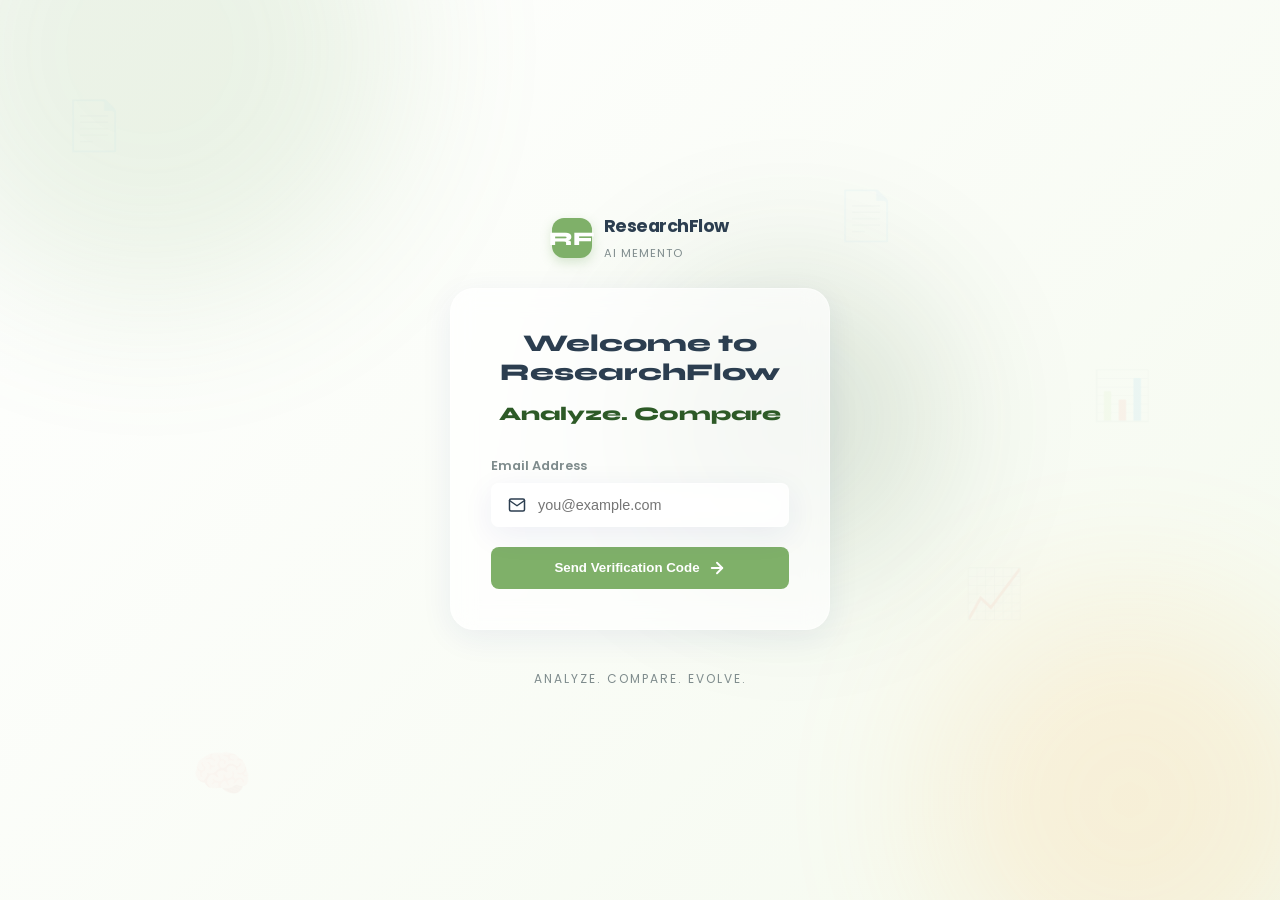
==== frontend/login.html @ d064c4d5 "Initial commit" ====
<!DOCTYPE html>
<html lang="en">
<head>
    <meta charset="UTF-8">
    <meta name="viewport" content="width=device-width, initial-scale=1.0">
    <title>Login | ResearchFlow AI</title>
    <link rel="preconnect" href="https://fonts.googleapis.com">
    <link rel="preconnect" href="https://fonts.gstatic.com" crossorigin>
    <link href="https://fonts.googleapis.com/css2?family=Poppins:wght@300;400;500;600;700;800&family=Syne:wght@700;800&display=swap" rel="stylesheet">
    <link rel="stylesheet" href="style.css">
</head>
<body class="login-page animate-bg">
    <div class="login-bg-shapes">
        <!-- Floating Elements -->
        <div class="paper-icon-float" style="top: 10%; left: 5%; --duration: 20s;">📄</div>
        <div class="paper-icon-float" style="top: 40%; right: 10%; --duration: 25s;">📊</div>
        <div class="paper-icon-float" style="bottom: 10%; left: 15%; --duration: 18s;">🧠</div>
        <div class="paper-icon-float" style="top: 20%; right: 30%; --duration: 22s;">📄</div>
        <div class="paper-icon-float" style="bottom: 30%; right: 20%; --duration: 28s;">📈</div>
        
        <div class="shape s1"></div>
        <div class="shape s2"></div>
        <div class="shape s3"></div>
    </div>

    <div class="login-wrapper">
        <div class="logo" style="justify-content: center; margin-bottom: 24px;">
            <div class="logo-mark">RF</div>
            <div class="logo-text">
                <span class="logo-title">ResearchFlow</span>
                <span class="logo-sub">AI Memento</span>
            </div>
        </div>

        <div class="login-card-container glass animate-pop">
            <div class="login-header">
                <h2>Welcome to ResearchFlow</h2>
                <div class="typing-container" id="loginTyping"></div>
            </div>

            <form id="loginForm" class="login-form-content">
                <div class="form-group">
                    <label>Email Address</label>
                    <div class="input-with-icon glass">
                        <svg width="18" height="18" viewBox="0 0 24 24" fill="none" stroke="currentColor" stroke-width="2" stroke-linecap="round" stroke-linejoin="round"><path d="M4 4h16c1.1 0 2 .9 2 2v12c0 1.1-.9 2-2 2H4c-1.1 0-2-.9-2-2V6c0-1.1.9-2 2-2z"/><polyline points="22,6 12,13 2,6"/></svg>
                        <input type="email" id="emailInput" placeholder="you@example.com" required>
                    </div>
                </div>
                <button type="submit" id="loginBtn" class="primary-btn full-width">
                    <span>Send Verification Code</span>
                    <svg width="18" height="18" viewBox="0 0 24 24" fill="none" stroke="currentColor" stroke-width="2.5" stroke-linecap="round" stroke-linejoin="round"><line x1="5" y1="12" x2="19" y2="12"/><polyline points="12 5 19 12 12 19"/></svg>
                </button>
            </form>

            <form id="otpForm" class="login-form-content hidden">
                <div class="otp-alert glass">
                    <svg width="18" height="18" viewBox="0 0 24 24" fill="none" stroke="currentColor" stroke-width="2" stroke-linecap="round" stroke-linejoin="round"><path d="M22 16.92v3a2 2 0 0 1-2.18 2 19.79 19.79 0 0 1-8.63-3.07A19.5 19.5 0 0 1 4.69 12 19.79 19.79 0 0 1 1.61 3.41 2 2 0 0 1 3.6 1.22h3a2 2 0 0 1 2 1.72c.127.96.361 1.903.7 2.81a2 2 0 0 1-.45 2.11L7.91 8.77a16 16 0 0 0 6.29 6.29l.83-.83a2 2 0 0 1 2.11-.45c.907.339 1.85.573 2.81.7A2 2 0 0 1 21.73 17z"/></svg>
                    <span>Check your email for the 6-digit code.</span>
                </div>
                <div class="form-group">
                    <label>Verification Code</label>
                    <input type="text" id="otpInput" class="otp-field glass" placeholder="· · · · · ·" maxlength="6" required>
                </div>
                <button type="submit" id="verifyBtn" class="primary-btn full-width">
                    <span>Verify & Login</span>
                </button>
                <button type="button" id="backBtn" class="back-link">← Use a different email</button>
            </form>

            <div id="loginError" class="error-msg hidden"></div>
        </div>
        
        <p class="login-footer">Analyze. Compare. Evolve.</p>
    </div>

    <script src="login.js"></script>
    <script>
        document.getElementById('backBtn')?.addEventListener('click', () => {
            document.getElementById('otpForm').classList.add('hidden');
            document.getElementById('loginForm').classList.remove('hidden');
            document.getElementById('loginError').classList.add('hidden');
        });
    </script>
</body>
</html>
---- frontend/style.css ----
/* ─── Modern ResearchFlow AI Design System ─── */
:root {
    /* Colors - Light Green Theme */
    --primary: #7fb069;
    --primary-dark: #2d5a27;
    --primary-light: #e8f5e9;
    --accent: #ffb74d;
    --bg-gradient: linear-gradient(135deg, #f9fbf9 0%, #e8f5e9 100%);
    --glass-bg: rgba(255, 255, 255, 0.7);
    --glass-border: rgba(255, 255, 255, 0.4);
    --text-main: #2c3e50;
    --text-muted: #7f8c8d;
    --white: #ffffff;
    --danger: #e74c3c;
    --warning: #f39c12;

    /* Shadows & Blur */
    --shadow-soft: 0 8px 32px rgba(31, 38, 135, 0.07);
    --shadow-hover: 0 12px 48px rgba(31, 38, 135, 0.12);
    --blur: 12px;

    /* Spacing & Radii */
    --radius-sm: 8px;
    --radius-md: 16px;
    --radius-lg: 24px;
    --sidebar-w: 280px;
    --header-h: 70px;
}

.hidden {
    display: none !important;
}

/* ─── Reset & Base ─── */
* {
    margin: 0;
    padding: 0;
    box-sizing: border-box;
}

body {
    font-family: 'Poppins', sans-serif;
    background: var(--bg-gradient);
    color: var(--text-main);
    overflow: hidden;
    height: 100vh;
    -webkit-font-smoothing: antialiased;
}

.app-container {
    display: flex;
    height: 100vh;
    width: 100vw;
    position: relative;
}

/* ─── Scrollbars ─── */
::-webkit-scrollbar {
    width: 6px;
}
::-webkit-scrollbar-track {
    background: transparent;
}
::-webkit-scrollbar-thumb {
    background: rgba(127, 176, 105, 0.3);
    border-radius: 10px;
}
::-webkit-scrollbar-thumb:hover {
    background: var(--primary);
}

/* ─── Glassmorphism Utility ─── */
.glass {
    background: var(--glass-bg);
    backdrop-filter: blur(var(--blur));
    -webkit-backdrop-filter: blur(var(--blur));
    border: 1px solid var(--glass-border);
    box-shadow: var(--shadow-soft);
}

/* ─── Particles Background ─── */
.particles-container {
    position: absolute;
    top: 0;
    left: 0;
    width: 100%;
    height: 100%;
    z-index: -1;
    opacity: 0.5;
    pointer-events: none;
}

/* ─── Sidebar ─── */
.sidebar {
    width: var(--sidebar-w);
    background: var(--white);
    border-right: 1px solid rgba(0,0,0,0.05);
    display: flex;
    flex-direction: column;
    z-index: 100;
    transition: transform 0.3s cubic-bezier(0.4, 0, 0.2, 1);
}

.sidebar-header {
    padding: 24px;
    display: flex;
    justify-content: space-between;
    align-items: center;
}

.logo {
    display: flex;
    align-items: center;
    gap: 12px;
}

.logo-mark {
    background: var(--primary);
    color: var(--white);
    font-family: 'Syne', sans-serif;
    font-weight: 800;
    width: 40px;
    height: 40px;
    display: flex;
    align-items: center;
    justify-content: center;
    border-radius: 12px;
    font-size: 1.2rem;
    box-shadow: 0 4px 12px rgba(127, 176, 105, 0.3);
}

.logo-title {
    display: block;
    font-weight: 700;
    font-size: 1.1rem;
    letter-spacing: -0.5px;
}

.logo-sub {
    font-size: 0.7rem;
    color: var(--text-muted);
    text-transform: uppercase;
    letter-spacing: 1px;
}

.search-sidebar-wrapper {
    padding: 0 24px 16px;
    position: relative;
}

.search-sidebar-wrapper input {
    width: 100%;
    padding: 10px 14px 10px 36px;
    border-radius: var(--radius-sm);
    border: 1px solid rgba(0,0,0,0.05);
    background: #fcfcfc;
    font-size: 0.85rem;
    outline: none;
    transition: all 0.2s;
}

.search-sidebar-wrapper input:focus {
    border-color: var(--primary);
    background: var(--white);
    box-shadow: 0 0 0 3px rgba(127, 176, 105, 0.1);
}

.search-sidebar-wrapper svg {
    position: absolute;
    left: 36px;
    top: 50%;
    transform: translateY(-50%);
    color: var(--text-muted);
}

.mementos-section {
    flex: 1;
    overflow-y: auto;
    padding: 0 12px;
}

.section-header {
    padding: 12px 12px 8px;
    display: flex;
    justify-content: space-between;
    align-items: center;
    font-size: 0.75rem;
    font-weight: 600;
    color: var(--text-muted);
    text-transform: uppercase;
    letter-spacing: 0.5px;
}

.refresh-icon {
    background: none;
    border: none;
    color: var(--text-muted);
    cursor: pointer;
    transition: transform 0.3s ease;
}

.refresh-icon:hover {
    color: var(--primary);
    transform: rotate(180deg);
}

.mementos-list {
    list-style: none;
}

.memento-item-wrapper {
    margin-bottom: 4px;
    padding: 4px;
    border-radius: var(--radius-md);
    cursor: pointer;
    transition: all 0.2s ease;
    display: flex;
    align-items: center;
    gap: 12px;
    position: relative;
    overflow: hidden;
}

.memento-item-wrapper:hover {
    background: var(--primary-light);
}

.memento-item-wrapper.active {
    background: var(--primary-light);
    border-left: 4px solid var(--primary);
}

.memento-checkbox {
    width: 18px;
    height: 18px;
    border-radius: 4px;
    cursor: pointer;
    accent-color: var(--primary);
}

.memento-info {
    flex: 1;
    min-width: 0;
}

.memento-title {
    font-weight: 500;
    font-size: 0.85rem;
    white-space: nowrap;
    overflow: hidden;
    text-overflow: ellipsis;
    display: block;
}

.memento-date {
    font-size: 0.7rem;
    color: var(--text-muted);
}

.delete-memento-btn {
    opacity: 0;
    background: none;
    border: none;
    color: var(--danger);
    cursor: pointer;
    padding: 4px;
    transition: all 0.2s;
}

.memento-item-wrapper:hover .delete-memento-btn {
    opacity: 1;
}

.sidebar-footer {
    padding: 24px;
    border-top: 1px solid rgba(0,0,0,0.05);
    display: flex;
    flex-direction: column;
    gap: 10px;
}

/* ─── Main Content ─── */
.main-content {
    flex: 1;
    display: flex;
    flex-direction: column;
    position: relative;
}

.top-nav {
    height: var(--header-h);
    display: flex;
    align-items: center;
    padding: 0 40px;
    z-index: 10;
}

.input-container {
    width: 100%;
    max-width: 800px;
    margin: 0 auto;
    display: flex;
    padding: 6px;
    border-radius: var(--radius-md);
    gap: 8px;
}

.input-container input {
    flex: 1;
    background: transparent;
    border: none;
    padding: 0 16px;
    font-size: 0.95rem;
    outline: none;
    color: var(--text-main);
}

.analyze-action-btn {
    background: var(--primary);
    color: var(--white);
    border: none;
    padding: 10px 24px;
    border-radius: var(--radius-sm);
    font-weight: 600;
    cursor: pointer;
    position: relative;
    overflow: hidden;
    transition: transform 0.2s, box-shadow 0.2s;
}

.analyze-action-btn:hover {
    transform: translateY(-2px);
    box-shadow: 0 4px 15px rgba(127, 176, 105, 0.4);
}

.analyze-action-btn:active {
    transform: translateY(0);
}

/* ─── Hero Section ─── */
.scroll-container {
    flex: 1;
    overflow-y: auto;
    padding: 20px 40px 100px;
    scroll-behavior: smooth;
}

.hero-section {
    display: flex;
    align-items: center;
    justify-content: space-between;
    padding: 60px 0;
    margin-bottom: 40px;
}

.hero-content h1 {
    font-family: 'Syne', sans-serif;
    font-size: 3.5rem;
    font-weight: 800;
    line-height: 1.1;
    background: linear-gradient(to right, var(--primary-dark), var(--primary));
    background-clip: text;
    -webkit-background-clip: text;
    -webkit-text-fill-color: transparent;
    margin-bottom: 8px;
}

.hero-subtitle {
    font-size: 1.2rem;
    color: var(--text-muted);
    font-weight: 300;
    margin-bottom: 32px;
}

.hero-stats {
    display: flex;
    gap: 20px;
}

.stat-card {
    padding: 20px;
    border-radius: var(--radius-md);
    min-width: 140px;
    display: flex;
    flex-direction: column;
}

.stat-value {
    font-size: 1.5rem;
    font-weight: 700;
    color: var(--primary-dark);
}

.stat-label {
    font-size: 0.75rem;
    color: var(--text-muted);
    text-transform: uppercase;
    font-weight: 600;
}

/* ─── Dashboard Sections ─── */
.section-title {
    margin: 40px 0 20px;
}

.section-title h3 {
    font-size: 1.1rem;
    font-weight: 700;
    margin-bottom: 4px;
}

.title-line {
    width: 40px;
    height: 3px;
    background: var(--primary);
    border-radius: 10px;
}

.timeline-container {
    padding: 30px;
    border-radius: var(--radius-lg);
    min-height: 200px;
    display: flex;
    gap: 20px;
    overflow-x: auto;
    scroll-snap-type: x mandatory;
}

.timeline-item {
    min-width: 280px;
    padding: 24px;
    background: var(--white);
    border-radius: var(--radius-md);
    box-shadow: var(--shadow-soft);
    display: flex;
    flex-direction: column;
    gap: 12px;
    scroll-snap-align: start;
    border-bottom: 4px solid var(--primary-light);
    transition: transform 0.3s ease;
}

.timeline-item:hover {
    transform: translateY(-10px);
}

.timeline-year {
    font-weight: 800;
    color: var(--primary);
    font-size: 0.9rem;
}

.timeline-title {
    font-weight: 600;
    font-size: 0.95rem;
    line-height: 1.4;
}

/* ─── Results View ─── */
.results-header-actions {
    display: flex;
    align-items: center;
    gap: 20px;
    margin-bottom: 30px;
}

.results-header-actions h2 {
    flex: 1;
    font-size: 1.6rem;
    font-weight: 700;
}

.results-grid {
    display: grid;
    grid-template-columns: repeat(2, 1fr);
    gap: 24px;
}

.analysis-card {
    padding: 30px;
    border-radius: var(--radius-lg);
    display: flex;
    flex-direction: column;
    gap: 20px;
    transition: all 0.3s ease;
}

.analysis-card:hover {
    transform: translateY(-5px);
    box-shadow: var(--shadow-hover);
    border-color: var(--primary);
}

.card-header {
    display: flex;
    align-items: center;
    gap: 12px;
}

.card-icon {
    width: 40px;
    height: 40px;
    border-radius: 10px;
    display: flex;
    align-items: center;
    justify-content: center;
}

.s-bg { background: #e3f2fd; color: #1976d2; }
.m-bg { background: #f3e5f5; color: #7b1fa2; }
.r-bg { background: #e8f5e9; color: #388e3c; }
.c-bg { background: #fff3e0; color: #f57c00; }
.e-bg { background: #e0f2f1; color: #00796b; }
.g-bg { background: #ffebee; color: #c62828; }

.card-header h4 {
    font-size: 1rem;
    font-weight: 700;
    text-transform: uppercase;
    letter-spacing: 0.5px;
}

.card-content {
    font-size: 0.92rem;
    line-height: 1.8;
    color: #444;
}

.card-list {
    list-style: none;
    display: flex;
    flex-direction: column;
    gap: 10px;
}

.card-list li {
    padding-left: 20px;
    position: relative;
    font-size: 0.9rem;
}

.card-list li::before {
    content: "•";
    color: var(--primary);
    font-weight: 800;
    position: absolute;
    left: 0;
}

.full-width {
    grid-column: span 2;
}

/* ─── Buttons ─── */
.primary-btn {
    background: var(--primary);
    color: var(--white);
    border: none;
    padding: 12px 20px;
    border-radius: var(--radius-sm);
    font-weight: 600;
    cursor: pointer;
    display: flex;
    align-items: center;
    justify-content: center;
    gap: 8px;
    transition: all 0.2s;
}

.primary-btn:hover { background: var(--primary-dark); }
.primary-btn:disabled { opacity: 0.5; cursor: not-allowed; }

.ghost-btn {
    background: transparent;
    border: 1px solid rgba(0,0,0,0.1);
    color: var(--text-main);
    padding: 12px 20px;
    border-radius: var(--radius-sm);
    font-weight: 600;
    cursor: pointer;
    display: flex;
    align-items: center;
    justify-content: center;
    gap: 8px;
    transition: all 0.2s;
}

.ghost-btn:hover { background: #f5f5f5; border-color: rgba(0,0,0,0.2); }

.danger-btn {
    background: var(--danger);
    color: var(--white);
    border: none;
    padding: 12px 20px;
    border-radius: var(--radius-sm);
    font-weight: 600;
    cursor: pointer;
}

/* ─── Loading State ─── */
.loading-overlay {
    position: absolute;
    inset: 0;
    background: rgba(255,255,255,0.8);
    backdrop-filter: blur(4px);
    z-index: 100;
    display: flex;
    flex-direction: column;
    align-items: center;
    justify-content: center;
}

.ai-loader {
    display: flex;
    flex-direction: column;
    align-items: center;
    gap: 20px;
}

.loader-circle {
    width: 12px;
    height: 12px;
    background: var(--primary);
    border-radius: 50%;
    animation: bounce 0.6s infinite alternate;
}

.loader-circle:nth-child(2) { animation-delay: 0.2s; }
.loader-circle:nth-child(3) { animation-delay: 0.4s; }

@keyframes bounce {
    to { transform: translateY(-20px); opacity: 0.5; }
}

.progress-container {
    width: 200px;
    height: 6px;
    background: #eee;
    border-radius: 10px;
    margin-top: 40px;
    overflow: hidden;
}

.analysis-progress-bar {
    width: 0%;
    height: 100%;
    background: var(--primary);
    transition: width 0.4s cubic-bezier(0.4, 0, 0.2, 1);
}

/* ─── AI Loader ─── */
.ai-loader {
    display: flex;
    gap: 10px;
}

.loader-circle {
    width: 20px;
    height: 20px;
    border-radius: 50%;
    background: var(--primary);
    animation: loader-bounce 0.6s infinite alternate;
}

.loader-circle:nth-child(2) { animation-delay: 0.2s; }
.loader-circle:nth-child(3) { animation-delay: 0.4s; }

@keyframes loader-bounce {
    from { transform: translateY(0); opacity: 0.3; }
    to { transform: translateY(-20px); opacity: 1; }
}

/* ─── Paper Icons Floating ─── */
.paper-icon-float {
    position: absolute;
    font-size: 3rem;
    opacity: 0.05;
    pointer-events: none;
    z-index: 0;
    animation: float-rotate var(--duration) linear infinite;
}

@keyframes float-rotate {
    0% { transform: translate(0, 0) rotate(0deg); }
    50% { transform: translate(50px, -100px) rotate(180deg); }
    100% { transform: translate(0, 0) rotate(360deg); }
}

/* ─── Chatbot ─── */
.chatbot-container {
    position: fixed;
    bottom: 30px;
    right: 30px;
    z-index: 1000;
}

.chatbot-trigger {
    width: 60px;
    height: 60px;
    border-radius: 50%;
    background: var(--primary);
    color: var(--white);
    border: none;
    cursor: pointer;
    display: flex;
    align-items: center;
    justify-content: center;
    transition: all 0.3s cubic-bezier(0.175, 0.885, 0.32, 1.275);
}

.chatbot-trigger:hover {
    transform: scale(1.1) rotate(5deg);
    box-shadow: 0 10px 25px rgba(127, 176, 105, 0.4);
}

.chatbot-window {
    position: absolute;
    bottom: 80px;
    right: 0;
    width: 350px;
    height: 500px;
    border-radius: var(--radius-lg);
    display: flex;
    flex-direction: column;
    overflow: hidden;
    animation: slideUp 0.4s ease;
}

.chat-header {
    padding: 20px;
    background: var(--primary);
    color: var(--white);
    display: flex;
    justify-content: space-between;
    align-items: center;
}

.chat-title {
    display: flex;
    align-items: center;
    gap: 10px;
    font-weight: 600;
}

.ai-status {
    width: 8px;
    height: 8px;
    background: #2ecc71;
    border-radius: 50%;
    box-shadow: 0 0 8px #2ecc71;
}

.chat-messages {
    flex: 1;
    padding: 20px;
    overflow-y: auto;
    display: flex;
    flex-direction: column;
    gap: 12px;
}

.message {
    padding: 12px 16px;
    border-radius: var(--radius-md);
    font-size: 0.85rem;
    max-width: 85%;
    line-height: 1.5;
}

.message.system {
    background: #f1f1f1;
    align-self: flex-start;
    border-bottom-left-radius: 0;
}

.message.user {
    background: var(--primary);
    color: var(--white);
    align-self: flex-end;
    border-bottom-right-radius: 0;
}

.chat-input-area {
    padding: 15px;
    border-top: 1px solid rgba(0,0,0,0.05);
    display: flex;
    gap: 10px;
}

.chat-input-area input {
    flex: 1;
    border: 1px solid #eee;
    padding: 10px 15px;
    border-radius: 20px;
    outline: none;
    font-size: 0.85rem;
}

#sendChatBtn {
    background: var(--primary);
    color: var(--white);
    border: none;
    width: 36px;
    height: 36px;
    border-radius: 50%;
    cursor: pointer;
    display: flex;
    align-items: center;
    justify-content: center;
}

/* ─── Modals ─── */
.modal {
    position: fixed;
    inset: 0;
    background: rgba(0,0,0,0.4);
    backdrop-filter: blur(8px);
    z-index: 2000;
    display: flex;
    align-items: center;
    justify-content: center;
}

.modal-content {
    width: 90%;
    max-width: 400px;
    padding: 40px;
    border-radius: var(--radius-lg);
    text-align: center;
}

.modal-icon {
    font-size: 3rem;
    margin-bottom: 20px;
}

.modal-actions {
    display: flex;
    gap: 12px;
    margin-top: 30px;
    justify-content: center;
}

/* ─── Animations ─── */
@keyframes slideUp {
    from { opacity: 0; transform: translateY(30px); }
    to { opacity: 1; transform: translateY(0); }
}

@keyframes fadeIn {
    from { opacity: 0; }
    to { opacity: 1; }
}

/* ─── Login Page Styles ─── */
.login-page {
    display: flex;
    align-items: center;
    justify-content: center;
    height: 100vh;
    background: var(--bg-gradient);
}

.login-bg-shapes {
    position: fixed;
    inset: 0;
    z-index: -1;
    overflow: hidden;
}

.shape {
    position: absolute;
    border-radius: 50%;
    filter: blur(80px);
    opacity: 0.15;
}

.shape.s1 { width: 500px; height: 500px; background: var(--primary); top: -200px; left: -100px; }
.shape.s2 { width: 400px; height: 400px; background: var(--accent); bottom: -100px; right: -50px; }
.shape.s3 { width: 300px; height: 300px; background: var(--primary-dark); top: 30%; left: 50%; }

.login-wrapper {
    width: 100%;
    max-width: 420px;
    padding: 20px;
}

.login-card-container {
    padding: 40px;
    border-radius: var(--radius-lg);
}

.login-header {
    text-align: center;
    margin-bottom: 32px;
}

.login-header h2 { font-weight: 800; font-family: 'Syne', sans-serif; font-size: 1.5rem; margin-bottom: 8px; }
.login-header p { font-size: 0.85rem; color: var(--text-muted); }

.login-form-content {
    display: flex;
    flex-direction: column;
    gap: 20px;
}

.form-group { display: flex; flex-direction: column; gap: 8px; }
.form-group label { font-size: 0.8rem; font-weight: 600; color: var(--text-muted); }

.input-with-icon {
    display: flex;
    align-items: center;
    gap: 12px;
    padding: 12px 16px;
    border-radius: var(--radius-sm);
}

.input-with-icon input { border: none; background: transparent; outline: none; flex: 1; font-size: 0.9rem; }

.full-width { width: 100%; }

.otp-alert {
    display: flex;
    align-items: center;
    gap: 12px;
    padding: 12px;
    background: rgba(127, 176, 105, 0.1);
    border-radius: var(--radius-sm);
    color: var(--primary-dark);
    font-size: 0.8rem;
}

.otp-field {
    text-align: center;
    letter-spacing: 8px;
    font-size: 1.5rem;
    font-weight: 700;
    padding: 12px;
    border-radius: var(--radius-sm);
    border: none;
    outline: none;
}

.back-link {
    background: none;
    border: none;
    color: var(--text-muted);
    font-size: 0.8rem;
    cursor: pointer;
    margin-top: 10px;
}

.back-link:hover { color: var(--primary); }

.error-msg {
    margin-top: 16px;
    padding: 12px;
    background: rgba(231, 76, 60, 0.1);
    color: var(--danger);
    border-radius: var(--radius-sm);
    font-size: 0.8rem;
    text-align: center;
}

.login-footer {
    text-align: center;
    margin-top: 40px;
    font-size: 0.75rem;
    color: var(--text-muted);
    text-transform: uppercase;
    letter-spacing: 2px;
}

@keyframes pop {
    0% { transform: scale(0.9); opacity: 0; }
    100% { transform: scale(1); opacity: 1; }
}

.animate-pop { animation: pop 0.3s cubic-bezier(0.175, 0.885, 0.32, 1.275); }
.hidden { display: none !important; }

/* ─── Typing Effect ─── */
.typing::after {
    content: "|";
    animation: blink 0.7s infinite;
}

@keyframes blink {
    50% { opacity: 0; }
}

/* ─── Responsive ─── */
@media (max-width: 1024px) {
    .results-grid { grid-template-columns: 1fr; }
    .full-width { grid-column: span 1; }
    .hero-section { flex-direction: column; text-align: center; }
    .hero-visual { display: none; }
}

@media (max-width: 768px) {
    .sidebar {
        position: absolute;
        left: 0;
        top: 0;
        bottom: 0;
        transform: translateX(-100%);
    }
    .sidebar.open { transform: translateX(0); }
    .top-nav { padding: 0 20px; }
    .scroll-container { padding: 20px; }
}

@keyframes pulse {
    0% { transform: scale(1); box-shadow: 0 0 0 0 rgba(127, 176, 105, 0.4); }
    70% { transform: scale(1.02); box-shadow: 0 0 0 10px rgba(127, 176, 105, 0); }
    100% { transform: scale(1); box-shadow: 0 0 0 0 rgba(127, 176, 105, 0); }
}

.pulse-animation {
    animation: pulse 2s infinite;
    background: var(--primary) !important;
    opacity: 1 !important;
}

/* ─── Structured Comparison UI ─── */
.comparison-grid {
    display: grid;
    grid-template-columns: repeat(auto-fit, minmax(300px, 1fr));
    gap: 20px;
    margin-top: 20px;
}

.compare-section-card {
    padding: 24px;
    border-radius: var(--radius-md);
    transition: all 0.3s cubic-bezier(0.4, 0, 0.2, 1);
}

.compare-section-card:hover {
    transform: translateY(-5px);
    box-shadow: var(--shadow-hover);
}

.compare-header {
    display: flex;
    align-items: center;
    gap: 12px;
    margin-bottom: 16px;
    border-bottom: 1px solid rgba(0,0,0,0.05);
    padding-bottom: 12px;
}

.compare-header h4 {
    font-weight: 700;
    text-transform: uppercase;
    font-size: 0.9rem;
    letter-spacing: 1px;
}

.compare-body {
    font-size: 0.9rem;
    line-height: 1.6;
    color: var(--text-main);
}

/* ─── Help & About Sections ─── */
.info-section {
    max-width: 900px;
    margin: 0 auto;
    padding: 40px;
}

.info-card {
    margin-bottom: 30px;
    padding: 30px;
    border-radius: var(--radius-lg);
}

.info-grid {
    display: grid;
    grid-template-columns: repeat(auto-fit, minmax(250px, 1fr));
    gap: 20px;
}

.dev-profile {
    display: flex;
    align-items: center;
    gap: 20px;
    padding: 20px;
    border-radius: var(--radius-md);
    background: rgba(127, 176, 105, 0.05);
}

.dev-avatar {
    width: 60px;
    height: 60px;
    background: var(--primary);
    color: white;
    border-radius: 50%;
    display: flex;
    align-items: center;
    justify-content: center;
    font-weight: 800;
    font-size: 1.2rem;
}

/* ─── Hero Visual Enhancement ─── */
.research-illustration {
    position: relative;
    width: 100%;
    height: 200px;
    display: flex;
    justify-content: center;
    align-items: center;
}

.floating-element {
    position: absolute;
    animation: float 4s ease-in-out infinite;
}

@keyframes float {
    0%, 100% { transform: translateY(0); }
    50% { transform: translateY(-20px); }
}

/* ─── Login Background Extras ─── */
.floating-icon {
    position: absolute;
    color: var(--primary);
    opacity: 0.1;
    animation: rotate-float 10s linear infinite;
}

@keyframes rotate-float {
    0% { transform: translate(0, 0) rotate(0deg); }
    50% { transform: translate(20px, -20px) rotate(180deg); }
    100% { transform: translate(0, 0) rotate(360deg); }
}

/* ─── Typing Animation ─── */
.typing-container {
    font-family: 'Syne', sans-serif;
    font-weight: 800;
    font-size: 1.2rem;
    color: var(--primary-dark);
    margin-top: 15px;
}

/* ─── Premium UI Design System ─── */
:root {
    --primary-glow: rgba(127, 176, 105, 0.4);
    --accent-glow: rgba(255, 183, 77, 0.4);
    --bg-animate: linear-gradient(-45deg, #f9fbf9, #e8f5e9, #f1f8e9, #ffffff);
}

@keyframes gradientBG {
    0% { background-position: 0% 50%; }
    50% { background-position: 100% 50%; }
    100% { background-position: 0% 50%; }
}

.animate-bg {
    background: var(--bg-animate);
    background-size: 400% 400%;
    animation: gradientBG 15s ease infinite;
}

.animate-bg-overlay {
    position: absolute;
    inset: 0;
    background: var(--bg-animate);
    background-size: 400% 400%;
    animation: gradientBG 15s ease infinite;
    z-index: -2;
    opacity: 0.4;
}

/* ─── Side-by-Side Comparison UI ─── */
.comparison-container {
    width: 100%;
    overflow-x: auto;
    padding: 20px 0;
}

.comparison-table {
    display: flex;
    flex-direction: column;
    min-width: 900px;
}

.comparison-header-row {
    display: grid;
    grid-template-columns: 220px 1fr 1fr;
    gap: 24px;
    padding: 20px 24px;
    position: sticky;
    top: 0;
    z-index: 20;
    background: rgba(255, 255, 255, 0.95);
    backdrop-filter: blur(10px);
    border-bottom: 2px solid var(--primary-light);
}

.comparison-row {
    display: grid;
    grid-template-columns: 220px 1fr 1fr;
    gap: 24px;
    padding: 30px 24px;
    border-bottom: 1px solid rgba(0,0,0,0.05);
    transition: all 0.3s ease;
}

.comparison-row:hover {
    background: rgba(127, 176, 105, 0.03);
}

.row-label {
    display: flex;
    align-items: center;
    gap: 12px;
    font-weight: 800;
    font-size: 0.85rem;
    text-transform: uppercase;
    letter-spacing: 1.5px;
    color: var(--text-muted);
}

.paper-col {
    padding: 25px;
    border-radius: var(--radius-md);
    background: var(--white);
    border: 1px solid var(--glass-border);
    box-shadow: var(--shadow-soft);
    font-size: 0.92rem;
    line-height: 1.8;
}

.paper-col.p1 { border-left: 6px solid var(--primary); }
.paper-col.p2 { border-left: 6px solid #3498db; }

.paper-title-card {
    padding: 16px;
    border-radius: var(--radius-sm);
    text-align: center;
    font-weight: 800;
}

.paper-title-card.p1 { background: var(--primary); color: white; }
.paper-title-card.p2 { background: #3498db; color: white; }

/* ─── Premium Sidebar Buttons ─── */
.nav-btn {
    display: flex;
    align-items: center;
    gap: 14px;
    padding: 16px 24px;
    border-radius: 50px;
    transition: all 0.3s cubic-bezier(0.175, 0.885, 0.32, 1.275);
}

.nav-btn.active {
    background: var(--primary);
    color: var(--white);
    box-shadow: 0 10px 25px var(--primary-glow);
}

/* ─── Top Nav Tabs ─── */
.header-tabs {
    display: flex;
    gap: 8px;
    background: rgba(0,0,0,0.04);
    padding: 5px;
    border-radius: 50px;
    margin-left: 20px;
}

.header-tab-btn {
    padding: 10px 22px;
    border-radius: 50px;
    font-size: 0.85rem;
    font-weight: 700;
    color: var(--text-muted);
    cursor: pointer;
    border: none;
    background: transparent;
    transition: all 0.3s;
}

.header-tab-btn.active {
    background: var(--white);
    color: var(--primary);
    box-shadow: 0 4px 12px rgba(0,0,0,0.08);
}
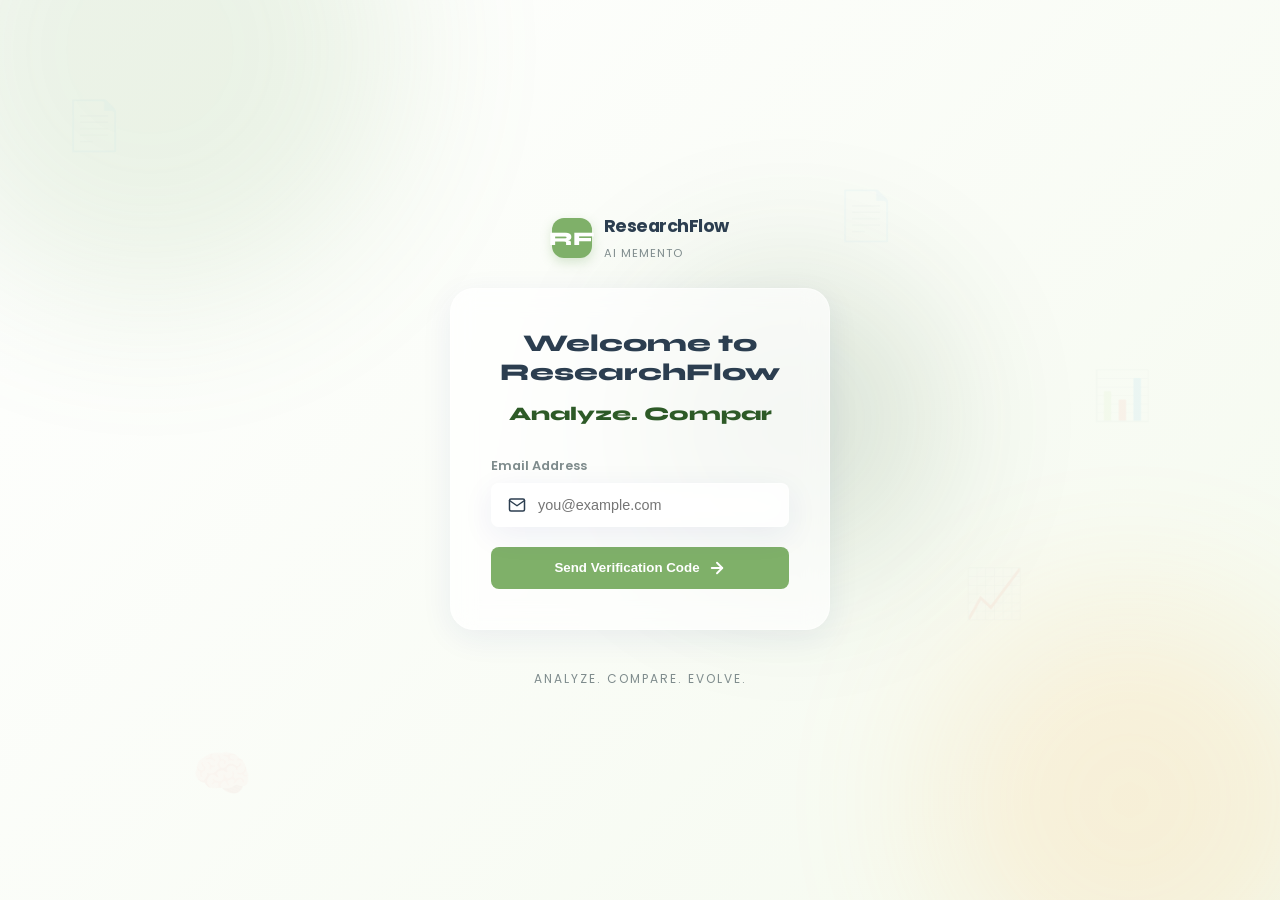
==== commit 8477b349: "Finalize authentication and UI improvements" ====
--- a/frontend/login.html
+++ b/frontend/login.html
@@ -8,6 +8,8 @@
     <link rel="preconnect" href="https://fonts.gstatic.com" crossorigin>
     <link href="https://fonts.googleapis.com/css2?family=Poppins:wght@300;400;500;600;700;800&family=Syne:wght@700;800&display=swap" rel="stylesheet">
     <link rel="stylesheet" href="style.css">
+
+   
 </head>
 <body class="login-page animate-bg">
     <div class="login-bg-shapes">
--- a/frontend/style.css
+++ b/frontend/style.css
@@ -42,8 +42,11 @@
     font-family: 'Poppins', sans-serif;
     background: var(--bg-gradient);
     color: var(--text-main);
-    overflow: hidden;
-    height: 100vh;
+
+    min-height: 100vh;
+    overflow-x: hidden;
+    overflow-y: auto;
+
     -webkit-font-smoothing: antialiased;
 }
 
@@ -1291,4 +1294,150 @@
     background: var(--white);
     color: var(--primary);
     box-shadow: 0 4px 12px rgba(0,0,0,0.08);
+}
+
+/* ===========================================
+   Footer Branding
+=========================================== */
+
+.footer-credit {
+    width: 100%;
+    text-align: center;
+    padding: 16px 10px;
+    margin-top: 40px;
+    font-size: 14px;
+    color: #6d6d6d;
+    background: rgba(255,255,255,0.45);
+    backdrop-filter: blur(12px);
+    border-top: 1px solid rgba(0,0,0,0.08);
+}
+
+.footer-credit strong {
+    color: #4d7d37;
+    font-weight: 600;
+}
+
+.developer-card{
+    margin:16px 0;
+    padding:12px;
+    border-radius:12px;
+    background:rgba(255,255,255,0.06);
+    text-align:center;
+    font-size:12px;
+    color:#777;
+    line-height:1.6;
+}
+
+.developer-card strong{
+    color:#2f7d32;
+    font-size:13px;
+}
+
+.developer-card span{
+    color:#999;
+    font-size:11px;
+}
+
+.user-profile-card{
+    display:flex;
+    align-items:center;
+    gap:12px;
+    margin:16px 0;
+    padding:12px;
+    border-radius:14px;
+    background:rgba(255,255,255,.08);
+}
+
+.user-avatar{
+    width:42px;
+    height:42px;
+    border-radius:50%;
+    background:#4f46e5;
+    display:flex;
+    justify-content:center;
+    align-items:center;
+    color:#fff;
+    font-size:20px;
+}
+
+.user-info{
+    flex:1;
+}
+
+.user-label{
+    font-size:11px;
+    color:#999;
+}
+
+.user-email{
+    font-size:13px;
+    font-weight:600;
+    color:#fff;
+    word-break:break-word;
+}
+
+/* ===========================
+   Toast Notification
+=========================== */
+
+.toast-container{
+    position:fixed;
+    top:20px;
+    right:20px;
+    z-index:9999;
+    display:flex;
+    flex-direction:column;
+    gap:12px;
+}
+
+.toast{
+    min-width:280px;
+    max-width:360px;
+
+    background:#ffffff;
+
+    color:#222;
+
+    border-radius:12px;
+
+    padding:14px 18px;
+
+    box-shadow:0 12px 35px rgba(0,0,0,.18);
+
+    animation:slideIn .35s ease;
+
+    border-left:5px solid #4CAF50;
+
+    font-size:14px;
+}
+
+.toast-title{
+
+    font-weight:600;
+
+    margin-bottom:4px;
+}
+
+.toast-message{
+
+    font-size:13px;
+
+    color:#666;
+}
+
+@keyframes slideIn{
+
+    from{
+
+        opacity:0;
+
+        transform:translateX(80px);
+    }
+
+    to{
+
+        opacity:1;
+
+        transform:translateX(0);
+    }
 }
